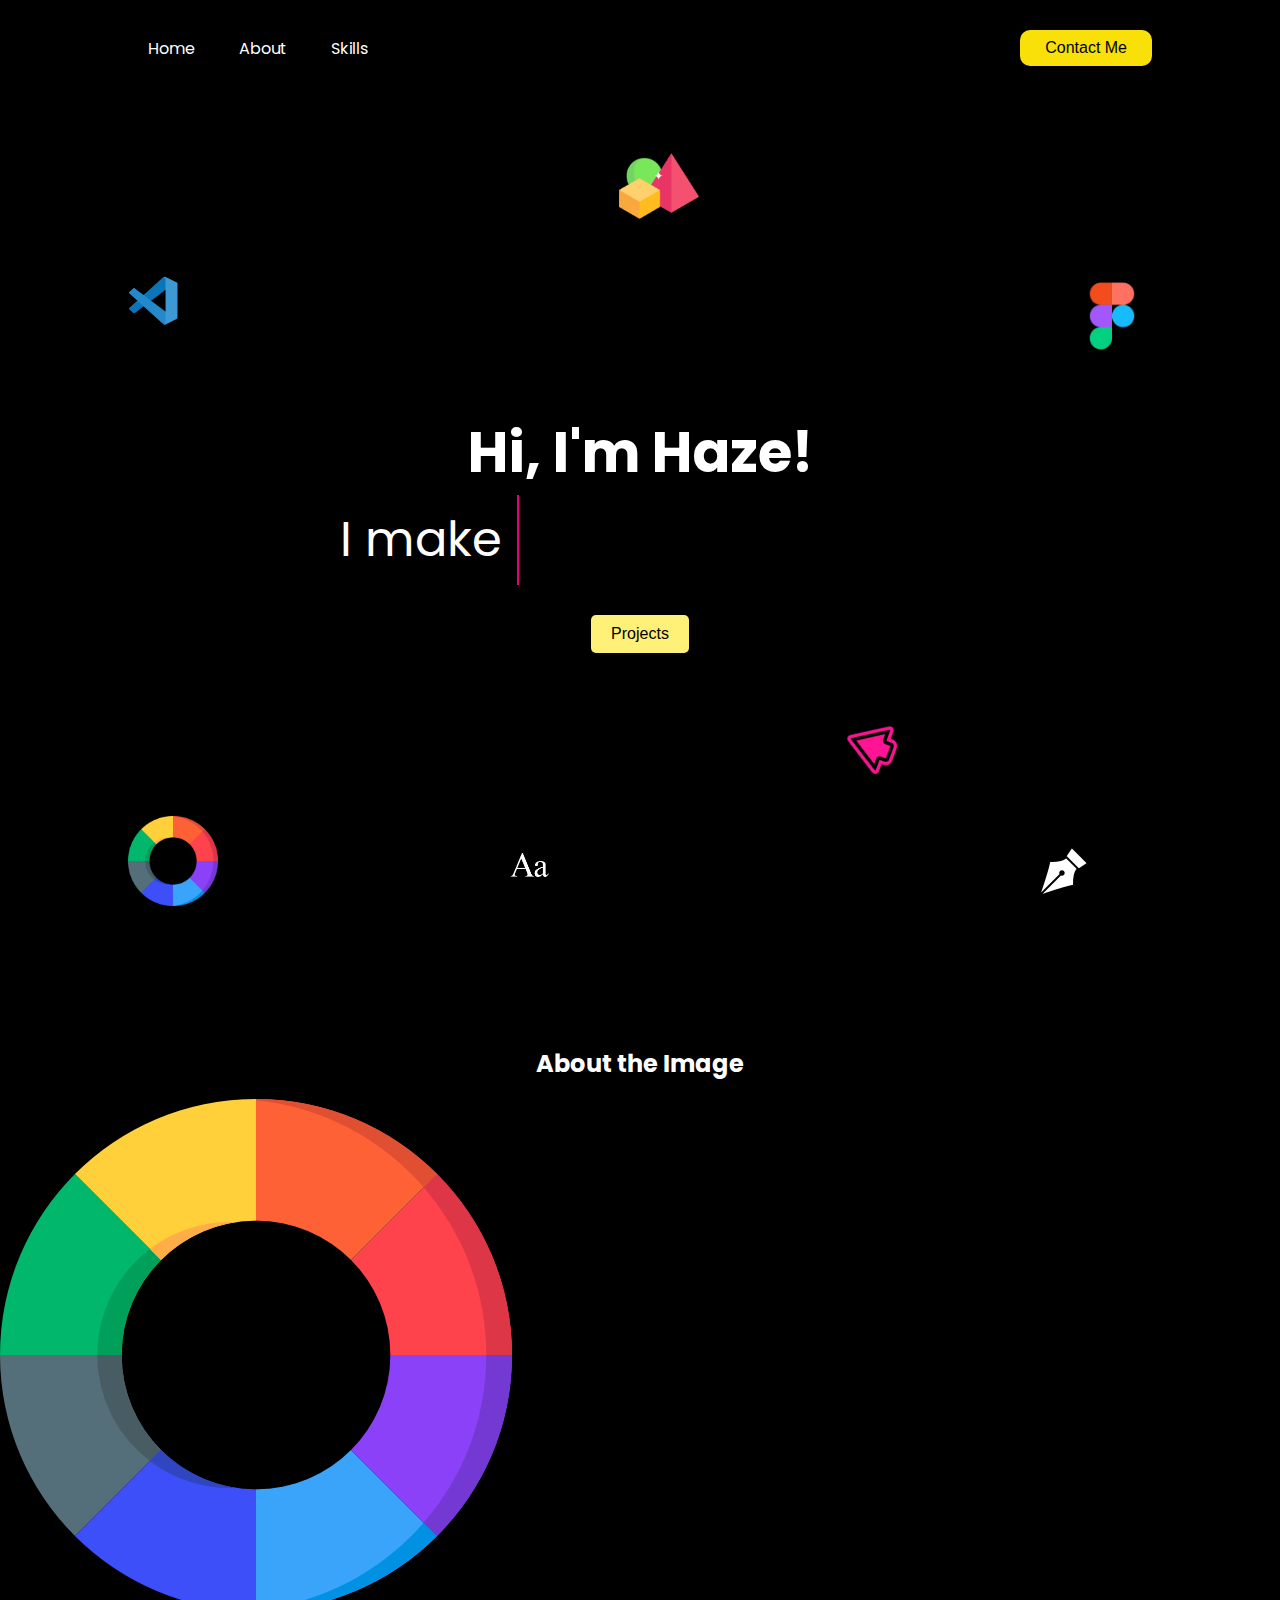
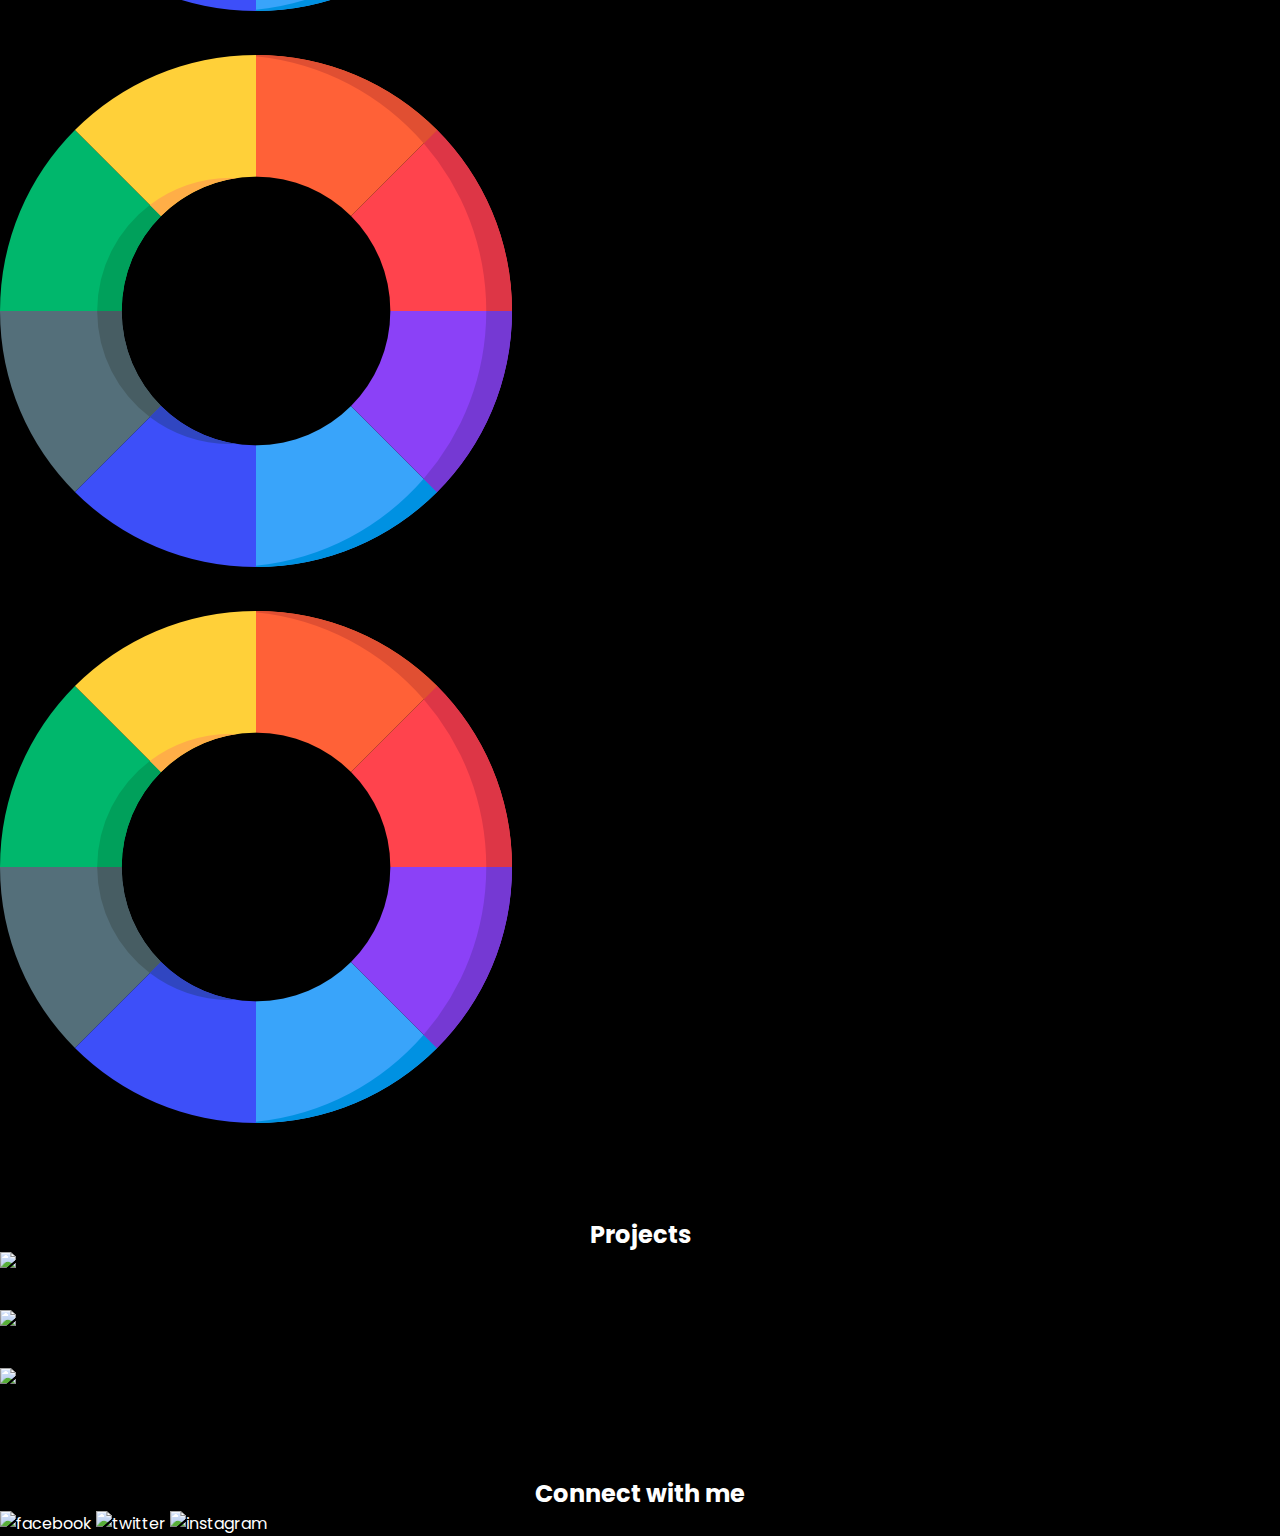
==== index.html @ 677c53f6 "first commit" ====
<!DOCTYPE html>
<html lang="en">
<head>
    <meta charset="UTF-8">
    <meta name="viewport" content="width=device-width, initial-scale=1.0">
    <title>Portfolio</title>
    <link rel="stylesheet" href="mystyle.css"> 
</head>
<body>
   <header>
    <nav>
        <ul class="nav-links">
            <li><a href="index.html">Home</a></li>
            <li><a href="about.html">About</a></li>
            <li><a href="contact.html">Skills</a></li>
        </ul>
    </nav>
    <a class="nav-button" href="#"><button class="nav-btn">Contact Me</button></a>
   </header>
   <!-- Hero Section -->
<section class="hero"> 
   <div class="container">
    <h1>Hi, I'm Haze!</h1>
    <div class="wrapper">
    <div class="static-txt">I make</div>
    <ul class="dynamic-txt">
        <li><span>Creative Website.</span></li>
        <li><span>Mobile Design.</span></li>
        <li><span>Web Design.</span></li>
        <li><span>Brand Design.</span></li>
    </ul>
    </div>
    <div class="hero-button">
        <button class="btn-one">Projects</button>
    </div>
   </div> 
    <!-- Images -->
    <img src="images/colorpaltte.png" alt="Color Palette" class="icon color-palette">
    <img src="images/cursor.png" alt="Cursor" class="icon cursor">
    <img src="images/figma.png" alt="Figma" class="icon figma">
    <img src="images/geomentry.png" alt="Geometry" class="icon geometry">
    <img src="images/pen.png" alt="Pen" class="icon pen">
    <img src="images/typography.png" alt="Typography" class="icon typography">
    <img src="images/visualstudio.png" alt="Visual Studio Code" class="icon visual-studio">
</section>
    <!--section of about me -->
    <!-- Left Column: Text -->
<section class="alternate-section">
      <div class="content-container">
    <div id="description" class="description">
        <h2>About the Image</h2>
        <p>Click on an image card to see its description here!</p>
    </div>
    </div>
    <!-- Right Column: Image Cards -->
    <div class="cards-container">
       <div class="row-one">

        <div class="image-card" id="card1" onclick="showDescription('Description for Image 1')">
            <img src="images/colorpaltte.png" alt="Color Palette">
        </div>

        <div class="color-card" style="background-color: #f1c40f;">
            <h3>Color Card 1</h3>
            <p>Description about this section.</p>
          </div>

          <div class="image-card" id="card1" onclick="showDescription('Description for Image 2')">
            <img src="images/colorpaltte.png" alt="Color Palette">
        </div>

       </div>

         <div class="row-two">
    
            <div class="color-card" style="background-color: #f1c40f;">
                <h3>Color Card 1</h3>
                <p>Description about this section.</p>
            </div>

            <div class="image-card" id="card1" onclick="showDescription('Description for Image 3')">
                <img src="images/colorpaltte.png" alt="Color Palette">
            </div>

            <div class="color-card" style="background-color: #f1c40f;">
                <h3>Color Card 1</h3>
                <p>Description about this section.</p>
            </div>
            
    </div>


</section>



<!--section for skills-->
<section class="skills">

</section>
<!--section for my projects -->
<section class="projects">
    <h2>Projects</h2>
    <div class="project">
        <img src="project1.jpg" alt="project1">
        <h3>Project 1</h3>
        <p>Lorem ipsum dolor sit amet, consectetur adipiscing elit. Nullam nec purus ut libero ultricies.</p>
    </div>
    <div class="project">
        <img src="project2.jpg" alt="project2">
        <h3>Project 2</h3>
        <p>Lorem ipsum dolor sit amet, consectetur adipiscing elit. Nullam nec purus ut libero ultricies.</p>
    </div>
    <div class="project">
        <img src="project3.jpg" alt="project3">
        <h3>Project 3</h3>
        <p>Lorem ipsum dolor sit amet, consectetur adipiscing elit. Nullam nec purus ut libero ultricies.</p>
    </div>
</section>
<!--section for socials -->
<section class="socials">
    <h2>Connect with me</h2>
    <div class="social-links">
        <a href="#"><img src="facebook.png" alt="facebook"></a>
        <a href="#"><img src="twitter.png" alt="twitter"></a>
        <a href="#"><img src="instagram.png" alt="instagram"></a>
    </div>
</body>
</html>
---- mystyle.css ----
@import url('https://fonts.googleapis.com/css2?family=Montserrat:ital@0;1&family=Poppins:ital,wght@0,100;0,200;0,300;0,400;0,500;0,600;0,700;0,800;0,900;1,100;1,200;1,300;1,400;1,500;1,600;1,700;1,800;1,900&display=swap');

*{
    box-sizing: border-box;
    margin: 0%;
    padding: 0%;
    background-color: black;   
}
h1{
    font-family: 'Poppins', sans-serif;
    font-weight: 700;
    font-size: 3.5rem;
    color: #ffffff;
}
li, a {
    font-family: 'Poppins', sans-serif;
    font-weight: 400;
    font-size: 16px;
    text-decoration: none;
    color: #ffffff;
}
header{
    display: flex;
    justify-content: space-between;
    align-items: center;
    padding: 30px 10%;
}
.nav-links{
    list-style: none;
}
.nav-links li{
    display: inline-block;
    padding: 0 20px;
}
.nav-links li a{
    transition: all 0.3s ease 0s;
}
.nav-links li a:hover{
    color: #f8e008;
}
.nav-btn {
    padding: 9px 25px;
    font-size: 16px;
    background-color: #f8e008;
    color: #000000;
    border: none;
    border-radius: 10px;
    cursor: pointer;
    transition: all 0.3s ease 0s;
}
.nav-btn:hover{
    background-color: #000000;
    color: #ffffff;
}
.container{
    display: flex;
    flex-direction: column;
    justify-content: center;
    align-items: center;
    height: 60vh;
    text-align: center;
}
h1{
    font-size: 3.5rem;
    font-family: Poppins;
    
}
.hero{
    position: relative;
    height: 100vh;
    display: flex;
    flex-direction: column;
    align-items: center;
    justify-content: center;
    
    overflow: hidden;
}
.icon {
    position: absolute;
    /*width: 50px; /* Adjust size as needed */
    /*height: 50px;*/
}
.color-palette{
    bottom: 10%;
    left: 10%;
    width: 90px;
    height: 90px;
}
.visual-studio{
    top: 20%;
    left: 10%;
    width: 50px;
    height: auto;
}

.pen-tool {
    bottom: 15%;
    right: 100%;
    width: 50px;
    height: auto;
}

.figma {
    top: 20%;
    right: 10%;
    width: 80px;
    height: auto;
}

.typography {
    bottom: 10%;
    right: 55%;
    width: 90px;
    height: 75px;
}
.geometry {
    top: 5%;
    right: 45%;
    width: 90px;
    height: auto;
}
.cursor {
    bottom: 25%;
    right: 30%;
    width: 50px;
    height: auto;
    transform: rotate(200deg); /* Rotate the element */
}
.pen {
    bottom: 11%;
    right: 15%;
    width: 50px;
    height: auto;
}
.icon{
    position: absolute;
    animation: float 3s ease-in-out infinite;
}
@keyframes float {
    0% {
        transform: translateY(0);
    }
    50% {
        transform: translateY(-10px); /* Adjust the height of the float */
    }
    100% {
        transform: translateY(0);
    }
}

.wrapper{
    display: flex;
}
.wrapper .static-txt{
    color: #ffffff;
    font-size: 3.0rem;
    line-height: 90px;
    font-family: Poppins;
    font-weight: 400;
}
.wrapper .dynamic-txt{
    margin-left: 15px;
    line-height: 90px;
    height: 90px;
    overflow: hidden;
}
.dynamic-txt li{
    list-style: none;
    color: #E90074;
    font-size: 3.0rem;
    font-weight: 400;
    top: 0;
    text-align: left;
    position: relative;
    animation: slide 12s steps(4) infinite;
}
@keyframes slide{
    100%{
        top: -360px;
    }
}
.dynamic-txt li{
    position: relative;
}
.dynamic-txt li::after{
    content: "";
    position: absolute;
    left: 0%;
    height: 100%;
    width: 100%;
    background-color: #000000;
    border-left: 2px solid #E90074;
    animation: typing 3s steps(14) infinite;
}
@keyframes typing {
    40%,
    60% {
        left: calc(100% + 30px);
    }
    100%{
        left: 0;
    }
}
.btn-one{
    background-color: #FFF078;
    color: #000000;
    border: none;
    border-radius: 5px;
    padding: 10px 20px;
    text-align: center;
    text-decoration: none;
    display: inline-block;
    font-size: 16px;
    margin: 30px 2px;
}
.btn-one:hover{
    background-color: #ffffff;
    color: #000000;
}
h2{
    color: #ffffff;
    font-family: Poppins;
    text-align: center;
    margin-top: 50px;
}

.about{
    display: flex;
    flex-direction: column;
    align-items: center;
    text-align: center;
    background-color: #000000;
}
.about-main{
    margin-bottom: 40px;
}
.about img{
    width: 200px;
    height: 200px;
    border-radius: 50%;
    margin: 20px 10px;
    object-fit: cover;
    border: 2px solid #ffffff;
    box-shadow: 0 0 10px #ffffff;
}
.about-me{
    max-width: 800px;
    max-width: 0 auto;
    color: #ffffff;
}
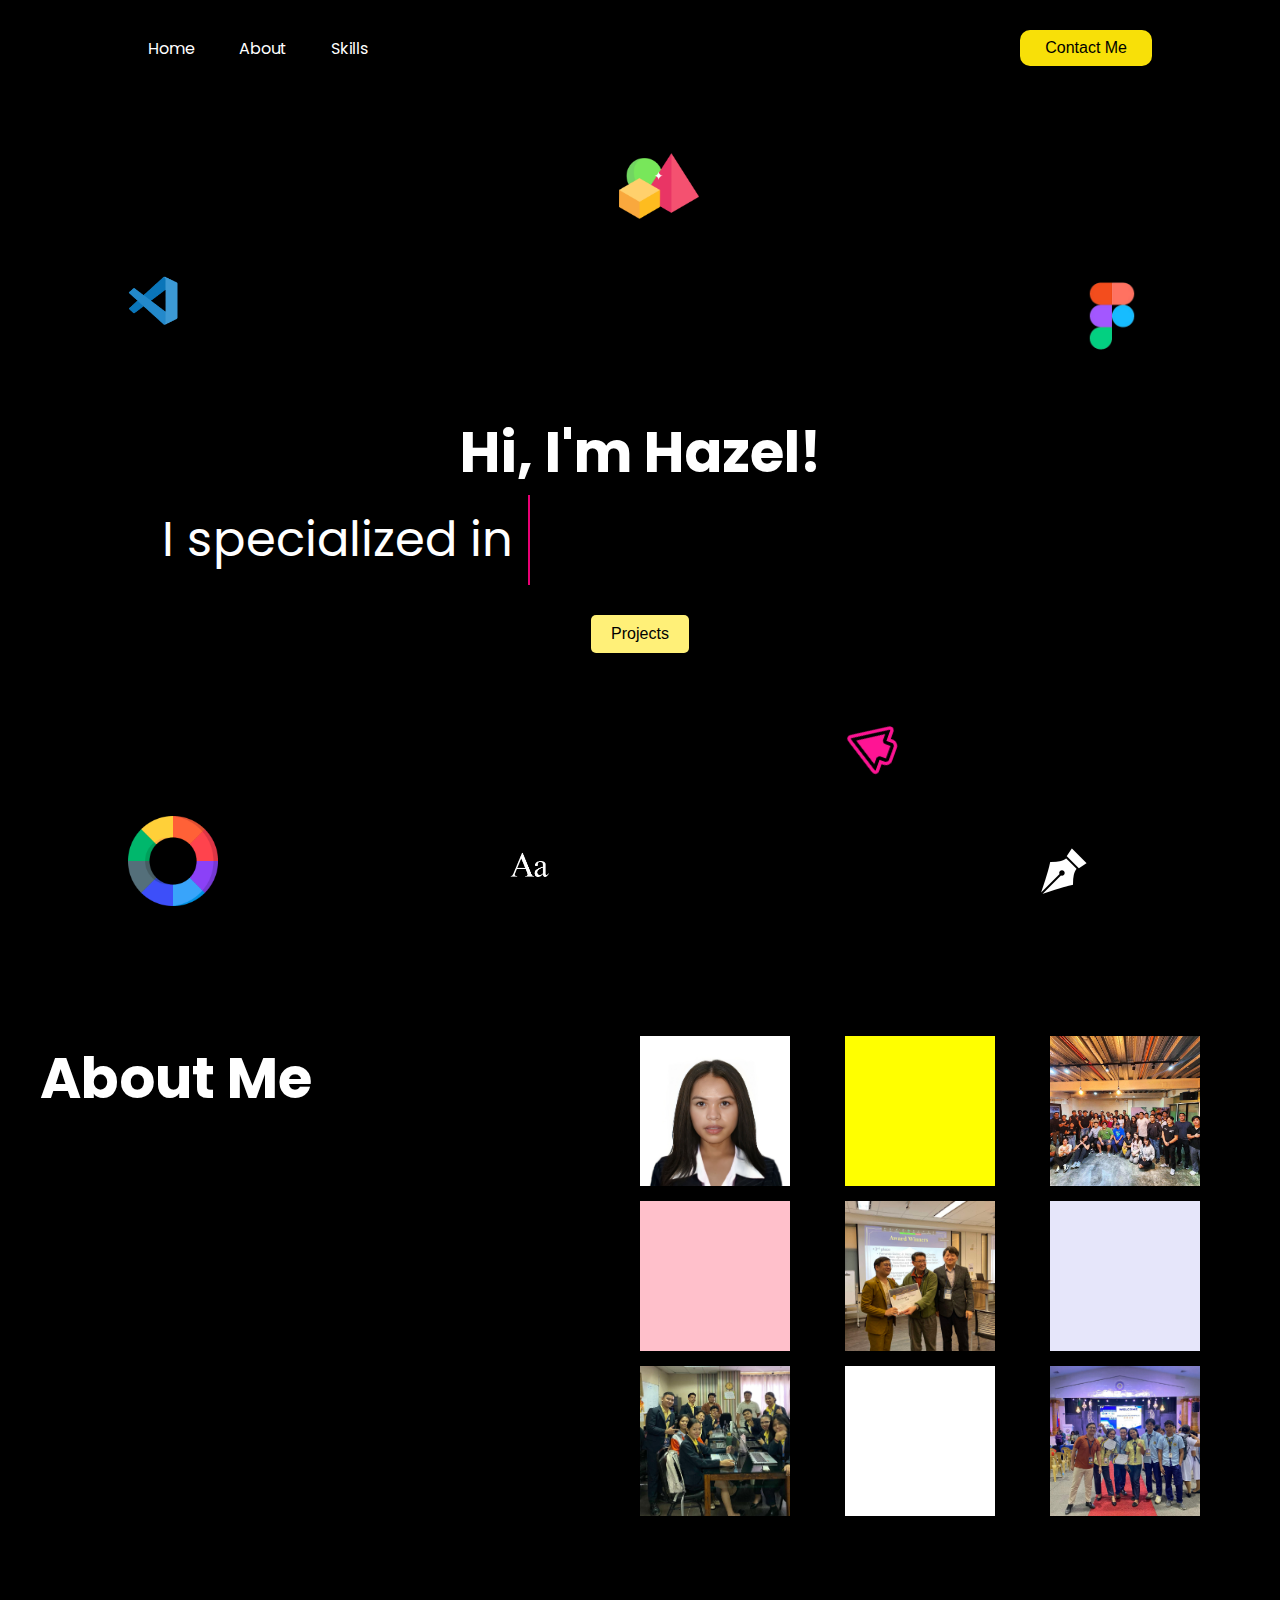
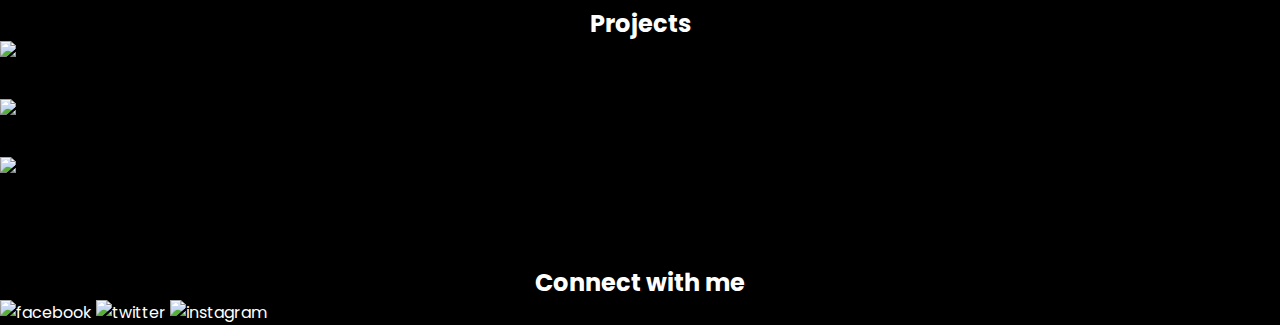
==== commit c13d96a2: "Updated About Me section: Improved layout & responsiveness" ====
--- a/index.html
+++ b/index.html
@@ -20,14 +20,14 @@
    <!-- Hero Section -->
 <section class="hero"> 
    <div class="container">
-    <h1>Hi, I'm Haze!</h1>
+    <h1>Hi, I'm Hazel!</h1>
     <div class="wrapper">
-    <div class="static-txt">I make</div>
+    <div class="static-txt">I specialized in</div>
     <ul class="dynamic-txt">
-        <li><span>Creative Website.</span></li>
+        <li><span>Front-end development.</span></li>
+        <li><span>UI and UX Design.</span></li>
+        <li><span>Web Design.</span></li>
         <li><span>Mobile Design.</span></li>
-        <li><span>Web Design.</span></li>
-        <li><span>Brand Design.</span></li>
     </ul>
     </div>
     <div class="hero-button">
@@ -45,51 +45,35 @@
 </section>
     <!--section of about me -->
     <!-- Left Column: Text -->
-<section class="alternate-section">
-      <div class="content-container">
-    <div id="description" class="description">
-        <h2>About the Image</h2>
-        <p>Click on an image card to see its description here!</p>
+<section class="about-me">
+    <div class="about-left-column">
+        <h1 class="about">About Me</h1>
+        <p class="right-paragraph">click photos for description</p>
+        <p id="photo-description">Lorem ipsum dolor sit amet, consectetur adipiscing elit. Nullam nec purus ut libero ultricies. Donec in nunc nec nunc ultricies ultricies. Nullam nec purus ut libero ultricies. Donec in nunc nec nunc ultricies ultricies. Nullam nec purus ut libero ultricies. Donec in nunc nec nunc ultricies ultricies. Nullam nec purus ut libero ultricies. Donec in nunc nec nunc ultricies ultricies. Nullam nec purus ut libero ultricies. Donec in nunc nec nunc ultricies ultricies. Nullam nec purus ut libero ultricies. Donec in nunc nec nunc ultricies ultricies.</p>
     </div>
+    <!-- Right Column: Image -->
+    <div class="photo-grid">
+        <div class="photo">
+            <img src="images/profile.jpg" alt="Photo 1">
+        </div>
+        <div class="photo yellow" data-description="Description for Photo 2"></div>
+        <div class="photo">
+            <img src="images/cebux.jpg" alt="Photo 3">
+        </div>
+        <div class="photo pink" data-description="Description for Photo 4"></div>
+        <div class="photo">
+            <img src="images/ISSLET.jpg" alt="Photo 5">
+        </div>
+        <div class="photo purple" data-description="Description for Photo 6"></div>
+        <div class="photo">
+            <img src="images/internship.jpg" alt="Photo 7">
+        </div>
+        <div class="photo white" data-description="Description for Photo 8"></div>
+        <div class="photo">
+            <img src="images/researchlympics.jpg" alt="Photo 9">
+        </div>
+        
     </div>
-    <!-- Right Column: Image Cards -->
-    <div class="cards-container">
-       <div class="row-one">
-
-        <div class="image-card" id="card1" onclick="showDescription('Description for Image 1')">
-            <img src="images/colorpaltte.png" alt="Color Palette">
-        </div>
-
-        <div class="color-card" style="background-color: #f1c40f;">
-            <h3>Color Card 1</h3>
-            <p>Description about this section.</p>
-          </div>
-
-          <div class="image-card" id="card1" onclick="showDescription('Description for Image 2')">
-            <img src="images/colorpaltte.png" alt="Color Palette">
-        </div>
-
-       </div>
-
-         <div class="row-two">
-    
-            <div class="color-card" style="background-color: #f1c40f;">
-                <h3>Color Card 1</h3>
-                <p>Description about this section.</p>
-            </div>
-
-            <div class="image-card" id="card1" onclick="showDescription('Description for Image 3')">
-                <img src="images/colorpaltte.png" alt="Color Palette">
-            </div>
-
-            <div class="color-card" style="background-color: #f1c40f;">
-                <h3>Color Card 1</h3>
-                <p>Description about this section.</p>
-            </div>
-            
-    </div>
-
-
 </section>
 
 
--- a/mystyle.css
+++ b/mystyle.css
@@ -224,13 +224,6 @@
     margin-top: 50px;
 }
 
-.about{
-    display: flex;
-    flex-direction: column;
-    align-items: center;
-    text-align: center;
-    background-color: #000000;
-}
 .about-main{
     margin-bottom: 40px;
 }
@@ -243,9 +236,81 @@
     border: 2px solid #ffffff;
     box-shadow: 0 0 10px #ffffff;
 }
-.about-me{
-    max-width: 800px;
-    max-width: 0 auto;
-    color: #ffffff;
-}
-
+.about{
+    margin: 0;
+    padding-bottom: 20px;
+    text-align: left;
+}
+/* Make About Me section a two-column layout */
+.about-me {
+    display: flex;
+    justify-content: space-between; /* Space between left and right columns */
+    align-items: flex-start; /* Align items vertically in the center */
+    gap: 60px; /* Space between the two columns */
+    padding: 40px;
+}
+
+/* Left column styling */
+.about-left-column {
+    flex: 1; /* Allow it to take up available space */
+    max-width: 40%; /* Limit the width of the left column */
+    text-align: left; /* Align text to the left */
+}
+
+/* Right column (photo grid) */
+.photo-grid {
+    display: grid;
+    grid-template-columns: repeat(3, 1fr); /* Create a grid with 3 columns */
+    grid-gap: 15px; /* Space between grid items */
+    flex: 1; /* Allow it to take up available space */
+    justify-content: flex-end; /* Align the grid to the right */
+    max-width: 600px; /* Limit the width of the grid */
+}
+
+/* Photo grid items */
+.photo {
+    width: 150px; /* Make squares bigger */
+    height: 150px;
+    display: flex;
+    justify-content: center;
+    align-items: center;
+    cursor: pointer;
+    transition: 0.3s;
+    overflow: hidden;
+}
+
+/* Images inside grid */
+.photo img {
+    width: 100%;
+    height: 100%;
+    object-fit: cover;
+}
+
+/* Colored backgrounds */
+.yellow { background-color: yellow; }
+.pink { background-color: pink; }
+.purple { background-color: lavender; }
+.white { background-color: white; color: black; }
+
+/* Responsive layout */
+@media (max-width: 768px) {
+    .about-me {
+        flex-direction: column;
+        align-items: center;
+    }
+
+    .about-left-column {
+        max-width: 100%;
+        text-align: center;
+    }
+
+    .photo-grid {
+        grid-template-columns: repeat(3, 100px); /* Adjust grid for smaller screens */
+    }
+    .right-paragraph{
+        text-align: center; 
+        margin-top: 20px; 
+        font-size: 16px; 
+        color: #ffffff;
+    }
+}
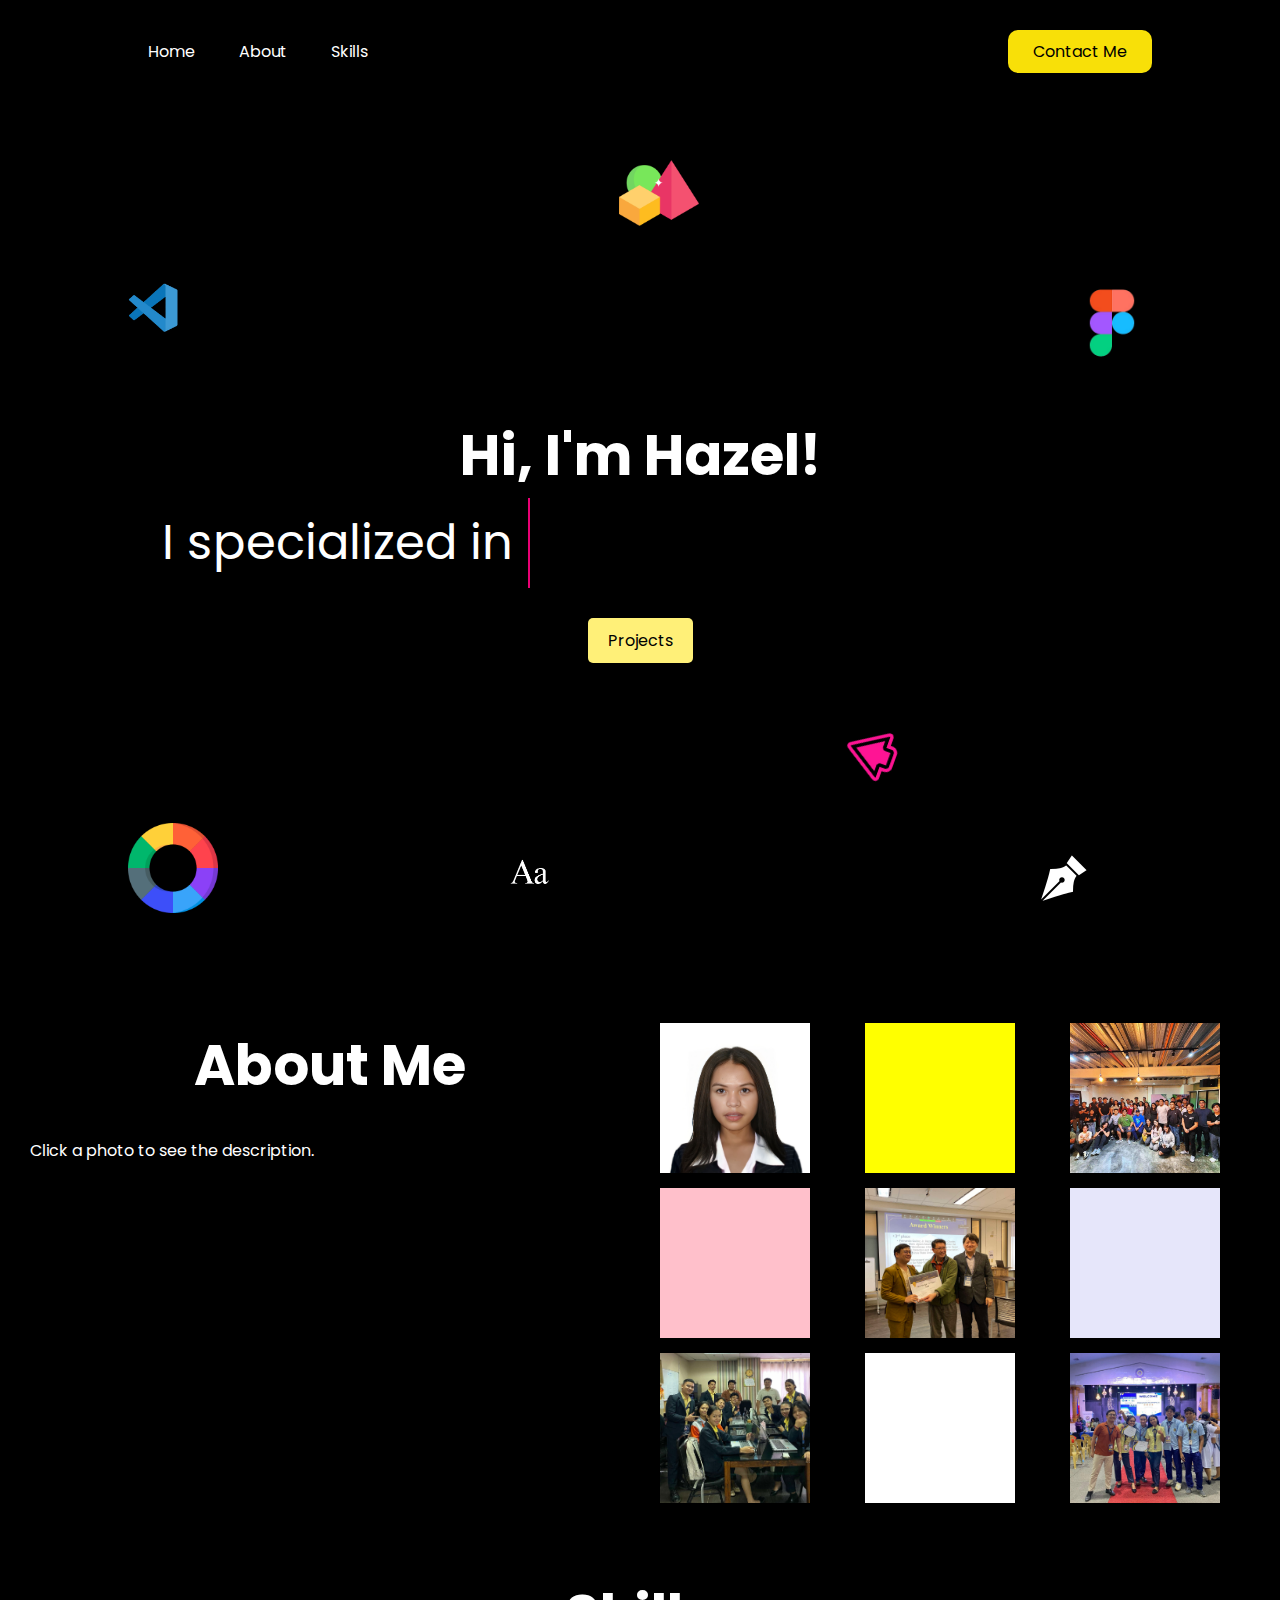
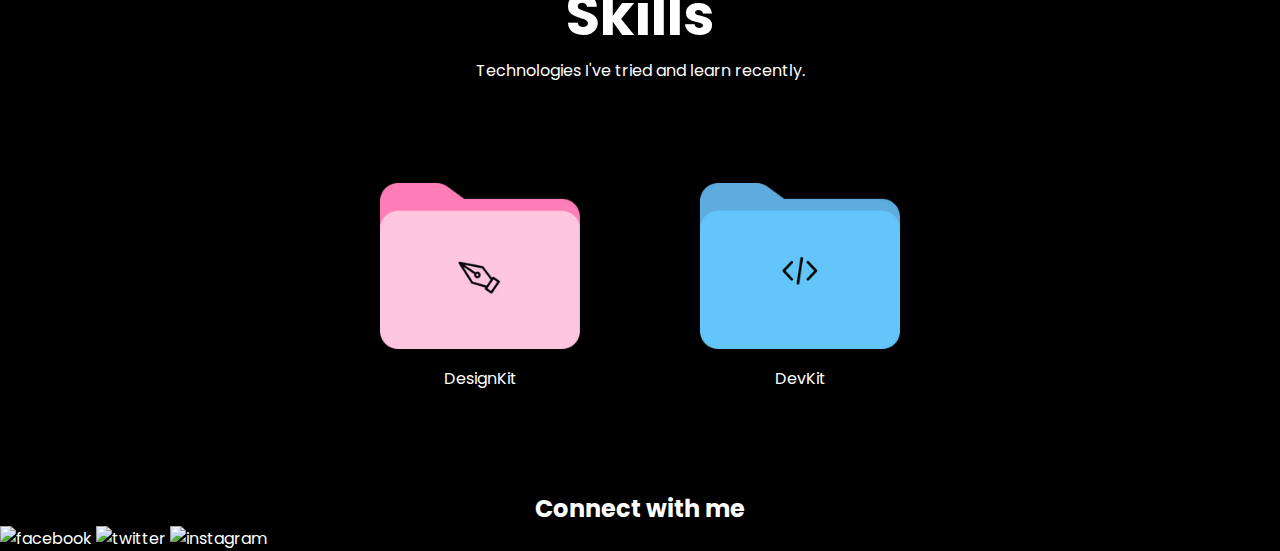
==== commit 71dcaac9: "added modal" ====
--- a/index.html
+++ b/index.html
@@ -48,59 +48,66 @@
 <section class="about-me">
     <div class="about-left-column">
         <h1 class="about">About Me</h1>
-        <p class="right-paragraph">click photos for description</p>
-        <p id="photo-description">Lorem ipsum dolor sit amet, consectetur adipiscing elit. Nullam nec purus ut libero ultricies. Donec in nunc nec nunc ultricies ultricies. Nullam nec purus ut libero ultricies. Donec in nunc nec nunc ultricies ultricies. Nullam nec purus ut libero ultricies. Donec in nunc nec nunc ultricies ultricies. Nullam nec purus ut libero ultricies. Donec in nunc nec nunc ultricies ultricies. Nullam nec purus ut libero ultricies. Donec in nunc nec nunc ultricies ultricies. Nullam nec purus ut libero ultricies. Donec in nunc nec nunc ultricies ultricies.</p>
+        <div id="photo-description">Click a photo to see the description.</div>
     </div>
     <!-- Right Column: Image -->
     <div class="photo-grid">
-        <div class="photo">
+        <div class="photo" data-description="Hi! I'm Hazel Delda, a senior Bachelor of Science in Computer Science (BSCS) student at Biliran Province State University. Passionate about both technology and design, I have a growing interest in UI/UX and front-end development, where I blend creativity with functionality to enhance user experiences.<br> 
+
+<br>Throughout my academic journey, I’ve gained experience in coding especially web development. While I gravitate toward front-end design, I'm also expanding my knowledge of different programming languages and exploring the back-end side of development.<br> Currently, I’m working on a WordPress project, while also learning ReactJS. 
+
+Beyond academics, I enjoy reading books and running . Excited about the future, I’m continuously improving my skills and preparing for opportunities in the tech industry.">
             <img src="images/profile.jpg" alt="Photo 1">
         </div>
         <div class="photo yellow" data-description="Description for Photo 2"></div>
-        <div class="photo">
+        <div class="photo" data-description="I’m passionate about learning UI and UX design, so I actively seek opportunities to expand my knowledge by attending seminars and events related to the field.<br> 
+        <br>Recently, I attended the CEBUXD event in Mandaue, Cebu, held at The Company, where designers come together as a community to share insights and experiences. Engaging with professionals and fellow enthusiasts helps me stay updated with industry trends and improve my design skills.">
             <img src="images/cebux.jpg" alt="Photo 3">
         </div>
         <div class="photo pink" data-description="Description for Photo 4"></div>
-        <div class="photo">
+        <div class="photo" data-description="Our thesis project called <i>SkinSense: A Mobile Application for Facial Skin Type Detection and Skincare Recommendation</i> recently placed third in an international research competition held at Shih Chien University in Taipei, Taiwan, from February 10-13 , 2025.<br>
+        <br>This achievement has been a significant milestone in my academic journey, reinforcing my dedication to continuous learning and innovation in the tech field.
+        <i><a href='https://www.facebook.com/WowBiPSU/posts/bipsugoingglobal-fourth-year-students-from-the-bachelor-of-science-in-computer-s/657881396904455/' target='_blank'>Read more here...</a><i/>">
             <img src="images/ISSLET.jpg" alt="Photo 5">
         </div>
         <div class="photo purple" data-description="Description for Photo 6"></div>
-        <div class="photo">
+        <div class="photo" data-description="During my internship at CVISNET Foundation Inc., a non-stock, non-profit organization that leverages Information and Communication Technology (ICT) for productivity and business solutions, I had the opportunity to enhance my skills in various areas.<br><br> I worked on design tasks, deepened my knowledge of WordPress, and contributed to a project that allowed me to apply what I had learned. Additionally, I gained hands-on experience with the Laravel framework, further expanding my technical abilities in web development. This internship provided me with valuable real-world experience and reinforced my passion for creating functional and user-friendly digital solutions.">
             <img src="images/internship.jpg" alt="Photo 7">
         </div>
         <div class="photo white" data-description="Description for Photo 8"></div>
-        <div class="photo">
+        <div class="photo" data-description="In 2023, I participated in RESEARCHLYMPICS 2023, an event focused on advancing scientific inquiry and collaboration through research poster presentations. I collaborated with a schoolmate to plan and design a research poster for our paper,<i> Multi-Platform Evacuation Management and Information System.</i> <br><br>Competing against participants from seven departments in a school-wide competition, we secured 3rd place in the Tech Transfer category. This experience strengthened my skills in teamwork, strategic planning, and effectively conveying complex ideas through visual communication.">
             <img src="images/researchlympics.jpg" alt="Photo 9">
         </div>
-        
+       
+    </div>
+    
+</section>
+
+<!--section for skills-->
+<section class="skills">
+    <h1 class="skill">Skills</h1>
+    <p class="folder-paragraph">Technologies I've tried and learn recently.</p>
+    <div class="folders">
+        <div class="folder" id="designKit">
+            <img src="images/designKit.png" alt="DesignKit">
+            <p>DesignKit</p>
+        </div>
+        <div class="folder" id="devKit">
+            <img src="images/devKit.png" alt="DevKit">
+            <p>DevKit</p>
+        </div>
     </div>
 </section>
 
+<!-- Modal -->
+<div id="modal" class="modal">
+    <div class="modal-content">
+        <img id="modalImage" src="" alt="Modal Image">
+        <div class="modal-images" id="modalImagesContainer"></div>
+        <button id="closeModalBtn" class="modal-btn">Closed</button>
+    </div>
+</div>
 
-
-<!--section for skills-->
-<section class="skills">
-
-</section>
-<!--section for my projects -->
-<section class="projects">
-    <h2>Projects</h2>
-    <div class="project">
-        <img src="project1.jpg" alt="project1">
-        <h3>Project 1</h3>
-        <p>Lorem ipsum dolor sit amet, consectetur adipiscing elit. Nullam nec purus ut libero ultricies.</p>
-    </div>
-    <div class="project">
-        <img src="project2.jpg" alt="project2">
-        <h3>Project 2</h3>
-        <p>Lorem ipsum dolor sit amet, consectetur adipiscing elit. Nullam nec purus ut libero ultricies.</p>
-    </div>
-    <div class="project">
-        <img src="project3.jpg" alt="project3">
-        <h3>Project 3</h3>
-        <p>Lorem ipsum dolor sit amet, consectetur adipiscing elit. Nullam nec purus ut libero ultricies.</p>
-    </div>
-</section>
 <!--section for socials -->
 <section class="socials">
     <h2>Connect with me</h2>
@@ -109,5 +116,6 @@
         <a href="#"><img src="twitter.png" alt="twitter"></a>
         <a href="#"><img src="instagram.png" alt="instagram"></a>
     </div>
+    <script src="script.js"></script> 
 </body>
 </html>--- a/mystyle.css
+++ b/mystyle.css
@@ -4,7 +4,8 @@
     box-sizing: border-box;
     margin: 0%;
     padding: 0%;
-    background-color: black;   
+    background-color: black;  
+    font-family: 'Poppins', sans-serif; 
 }
 h1{
     font-family: 'Poppins', sans-serif;
@@ -239,21 +240,21 @@
 .about{
     margin: 0;
     padding-bottom: 20px;
-    text-align: left;
+    text-align: center;
 }
 /* Make About Me section a two-column layout */
 .about-me {
     display: flex;
     justify-content: space-between; /* Space between left and right columns */
     align-items: flex-start; /* Align items vertically in the center */
-    gap: 60px; /* Space between the two columns */
-    padding: 40px;
+    gap: 20px; /* Space between the two columns */
+    padding: 20px;
 }
 
 /* Left column styling */
 .about-left-column {
     flex: 1; /* Allow it to take up available space */
-    max-width: 40%; /* Limit the width of the left column */
+    max-width: 50%; /* Limit the width of the left column */
     text-align: left; /* Align text to the left */
 }
 
@@ -275,8 +276,12 @@
     justify-content: center;
     align-items: center;
     cursor: pointer;
-    transition: 0.3s;
+    transition: transform 0.1s ease-in-out;
     overflow: hidden;
+}
+
+.photo:hover {
+    transform: scale(1.05);
 }
 
 /* Images inside grid */
@@ -307,10 +312,128 @@
     .photo-grid {
         grid-template-columns: repeat(3, 100px); /* Adjust grid for smaller screens */
     }
-    .right-paragraph{
-        text-align: center; 
-        margin-top: 20px; 
-        font-size: 16px; 
-        color: #ffffff;
-    }
-}
+    
+}
+.right-paragraph{
+    text-align: center; 
+    margin: 0; 
+    font-size: 16px; 
+    color: #ffffff;
+}
+#photo-description {
+    color: white; /* Sets the text color to white */
+    font-size: 16px; /* Adjust size as needed */
+    padding: 10px;
+    background-color: rgba(0, 0, 0, 0.5); /* Optional: Adds a dark background for better readability */
+    border-radius: 5px;
+
+}
+
+.skills {
+    margin-top: 50px;
+    text-align: center;
+}
+
+.folders {
+    display: flex;
+    justify-content: center;
+    gap: 50px;
+    margin-top: 30px;
+    gap: 120px; 
+}
+
+.folder {
+    text-align: center;
+    cursor: pointer;
+    transition: transform 0.3s ease-in-out;
+}
+
+.folder:hover {
+    transform: scale(1.1);
+}
+
+.folder img {
+    width: 200px;
+    height: auto;
+    border-radius: 10px;
+    margin-top: 50px;
+    gap: 100px; 
+}
+
+.folder p {
+    color: white;
+    font-size: 16px;
+    margin-top: 10px;
+    margin-bottom: 50px;
+}
+.folder-paragraph{
+    color: #ffffff;
+    font-size: 16px;
+    text-align: center;
+    margin-bottom: 50px;
+}
+
+/* Style for the modal close button */
+.modal-btn {
+    display: block;
+    margin: 20px auto;
+    padding: 10px 20px;
+    background-color: white;
+    color: black;
+    border: none;
+    border-radius: 10px;
+    font-size: 16px;
+    cursor: pointer;
+    position: relative;
+    z-index: 1000;
+}
+
+/* Button hover effect */
+.modal-btn:hover {
+    background-color: rgb(243, 204, 76);
+}
+
+/* Modal background */
+.modal {
+    display: none;
+    position: fixed;
+    top: 0;
+    left: 0;
+    width: 100%;
+    height: 100%;
+    background: rgba(0, 0, 0, 0.7);
+    justify-content: center;
+    align-items: center;
+}
+
+.modal-content {
+    position: relative;
+    width: 600px; /* Adjust based on your modal image */
+    height: 400px; /* Adjust based on your modal image */
+    text-align: center;
+}
+
+#modalImage {
+    width: 100%;
+    height: auto;
+    display: block;
+}
+
+.modal-images {
+    position: absolute;
+    top: 50%; /* Adjust positioning inside modal */
+    left: 50%;
+    transform: translate(-50%, -50%);
+    width: 80%;
+    height: auto;
+    display: flex;
+    gap: 10px;
+    justify-content: center;
+}
+
+.modal-images img {
+    width: 100px; /* Adjust size */
+    height: auto;
+}
+
+
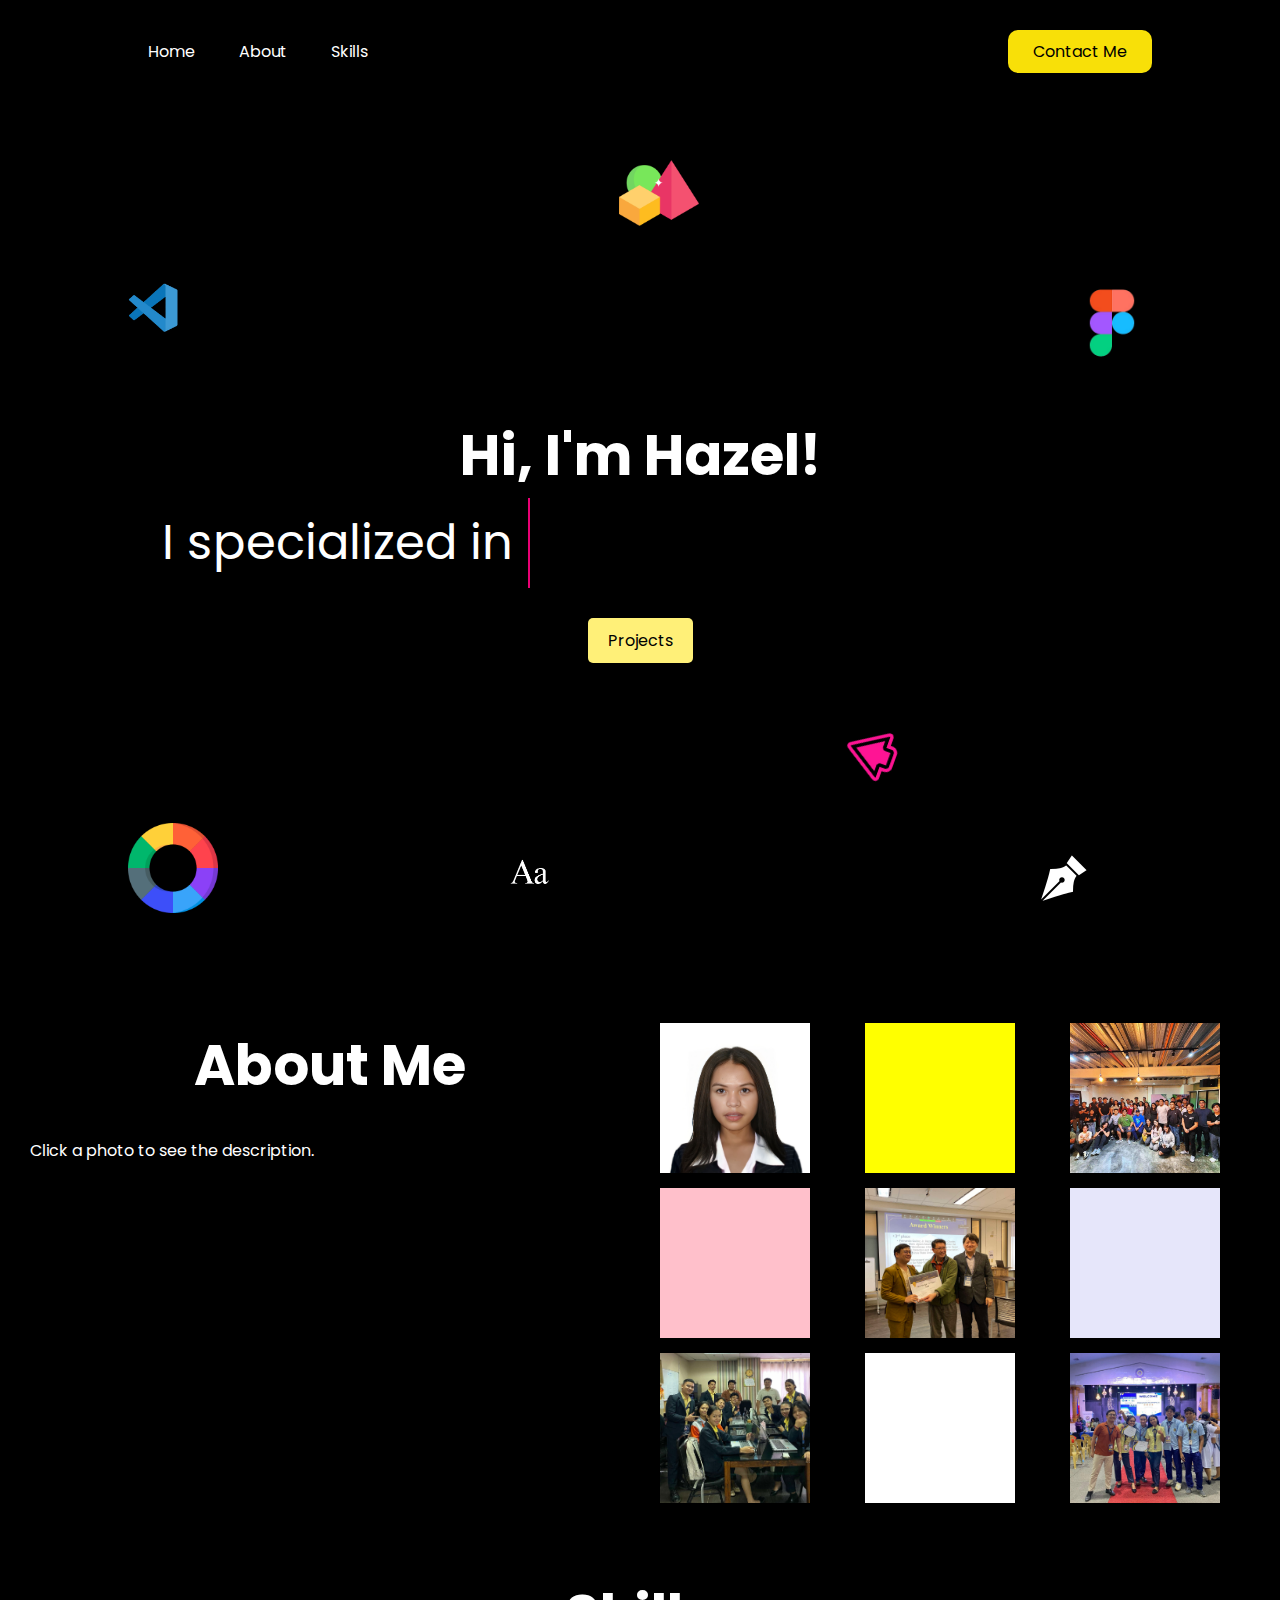
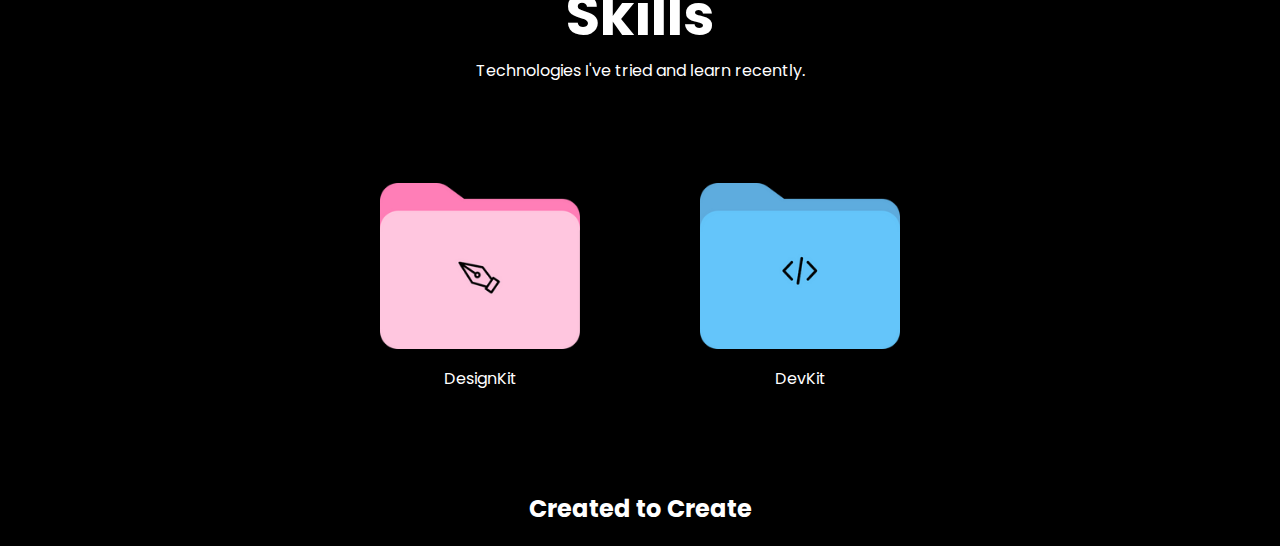
==== commit 38628802: "fix modal" ====
--- a/index.html
+++ b/index.html
@@ -4,21 +4,22 @@
     <meta charset="UTF-8">
     <meta name="viewport" content="width=device-width, initial-scale=1.0">
     <title>Portfolio</title>
-    <link rel="stylesheet" href="mystyle.css"> 
+    <link rel="stylesheet" href="mystyle.css">
+    <script src="https://kit.fontawesome.com/76db431ca7.js" crossorigin="anonymous"></script>
 </head>
 <body>
    <header>
     <nav>
         <ul class="nav-links">
-            <li><a href="index.html">Home</a></li>
-            <li><a href="about.html">About</a></li>
-            <li><a href="contact.html">Skills</a></li>
+            <li><a href="#home">Home</a></li>
+            <li><a href="#about">About</a></li>
+            <li><a href="#skills">Skills</a></li>
         </ul>
     </nav>
-    <a class="nav-button" href="#"><button class="nav-btn">Contact Me</button></a>
+    <a href="#"><button class="nav-btn">Contact Me</button></a>
    </header>
    <!-- Hero Section -->
-<section class="hero"> 
+<section id="home" class="hero"> 
    <div class="container">
     <h1>Hi, I'm Hazel!</h1>
     <div class="wrapper">
@@ -31,7 +32,7 @@
     </ul>
     </div>
     <div class="hero-button">
-        <button class="btn-one">Projects</button>
+        <a href="projects.html" id="projectButton"><button class="btn-one">Projects</button></a>
     </div>
    </div> 
     <!-- Images -->
@@ -45,7 +46,7 @@
 </section>
     <!--section of about me -->
     <!-- Left Column: Text -->
-<section class="about-me">
+<section  id="about" class="about-me">
     <div class="about-left-column">
         <h1 class="about">About Me</h1>
         <div id="photo-description">Click a photo to see the description.</div>
@@ -84,7 +85,7 @@
 </section>
 
 <!--section for skills-->
-<section class="skills">
+<section id="skills" class="skills">
     <h1 class="skill">Skills</h1>
     <p class="folder-paragraph">Technologies I've tried and learn recently.</p>
     <div class="folders">
@@ -110,12 +111,13 @@
 
 <!--section for socials -->
 <section class="socials">
-    <h2>Connect with me</h2>
+    <h2>Created to Create</h2>
     <div class="social-links">
-        <a href="#"><img src="facebook.png" alt="facebook"></a>
-        <a href="#"><img src="twitter.png" alt="twitter"></a>
-        <a href="#"><img src="instagram.png" alt="instagram"></a>
+        <i class="fa-brands fa-github" style="color: #FFD43B;"></i>
+        <i class="fa-brands fa-facebook" style="color: #FFD43B;"></i>
+        <i class="fa-brands fa-linkedin-in" style="color: #FFD43B;"></i>
     </div>
+</section>
     <script src="script.js"></script> 
 </body>
 </html>--- a/mystyle.css
+++ b/mystyle.css
@@ -4,8 +4,15 @@
     box-sizing: border-box;
     margin: 0%;
     padding: 0%;
-    background-color: black;  
     font-family: 'Poppins', sans-serif; 
+}
+body{
+    background-color: #000000;
+    color: #ffffff;
+}
+
+html{
+    scroll-behavior: smooth;
 }
 h1{
     font-family: 'Poppins', sans-serif;
@@ -213,6 +220,7 @@
     display: inline-block;
     font-size: 16px;
     margin: 30px 2px;
+    cursor: pointer;
 }
 .btn-one:hover{
     background-color: #ffffff;
@@ -411,6 +419,8 @@
     width: 600px; /* Adjust based on your modal image */
     height: 400px; /* Adjust based on your modal image */
     text-align: center;
+    
+    padding: 20px;
 }
 
 #modalImage {
@@ -424,16 +434,27 @@
     top: 50%; /* Adjust positioning inside modal */
     left: 50%;
     transform: translate(-50%, -50%);
-    width: 80%;
-    height: auto;
     display: flex;
     gap: 10px;
     justify-content: center;
+    align-items: center;
 }
 
 .modal-images img {
-    width: 100px; /* Adjust size */
-    height: auto;
-}
-
-
+    width: 60px; /* Adjust size */
+    height: auto;
+    object-fit: contain;
+}
+.social-links{
+    display: flex;
+    justify-content: center;
+    gap: 20px;
+    margin-top: 20px;
+}
+.social-links i {
+    font-size: 2rem;
+    transition: transform 0.3s ease;
+}
+.social-links i:hover {
+    transform: scale(1.2); 
+}